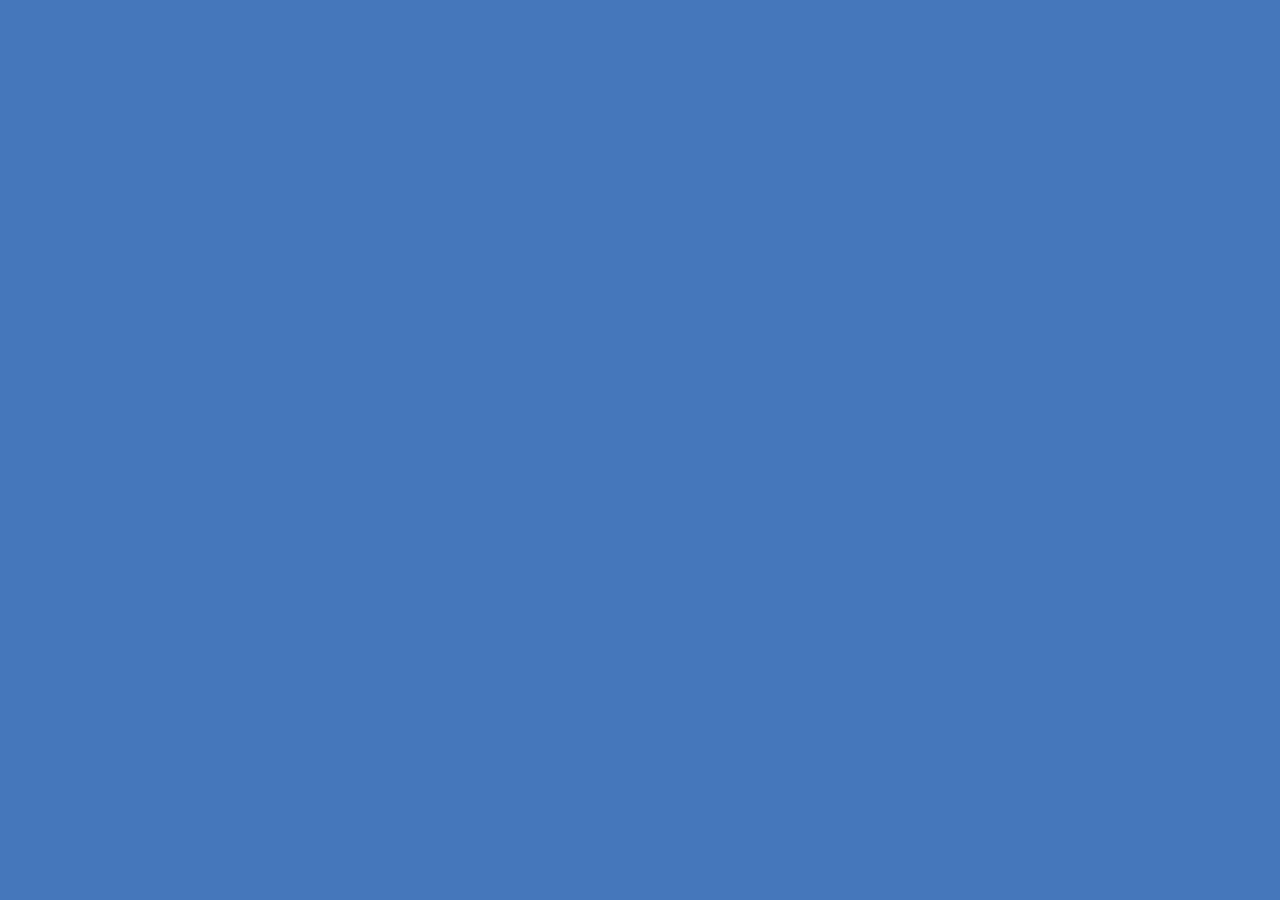
==== index.html @ 02261fe4 "Fixes off by one minute issue." ====
<!DOCTYPE html>
<html>
    <head>
        <meta charset="utf-8">
        <meta name="viewport" content="width=device-width, initial-scale=1">
        <title>UNITE 2016</title>
        <meta name="description" content="A pretty cool conference.">
        <meta name="keywords" content="Spark SC, Unite, Entrepreneurship">
        <link rel="icon" href="favicon.ico">
        <link href="css/main.css" rel="stylesheet" type="text/css">
        <script src="https://code.jquery.com/jquery-2.2.2.min.js"></script>
        <script type="text/javascript">
            var SEC_IN_MIN = 60; // in sec
            var SEC_IN_HOUR = this.SEC_IN_MIN*60; // in sec
            var SEC_IN_DAY = this.SEC_IN_HOUR*24; // in sec
            var REFRESH = 1; // in sec
            var FADE = 0.3; // in sec

            var timeLeft = Math.abs(new Date(2016, 6, 17) - new Date()) / 1000; // in sec
            if(timeLeft < 0) {
                // it's the day of the event! hopefully the page still doesn't have a countdown. ;)
            }
            else {
                (function renderLoop(){
                    // $("#days").html(Math.floor(this.timeLeft/this.SEC_IN_DAY));
                    // $("#min").html(Math.floor((this.timeLeft%this.SEC_IN_DAY)/this.SEC_IN_MIN));
                    // $("#sec").html(Math.floor((this.timeLeft%this.SEC_IN_MIN)));

                    $("#days").html(Math.floor(this.timeLeft/this.SEC_IN_DAY));
                    $("#hrs").html(Math.floor((this.timeLeft%this.SEC_IN_DAY)/this.SEC_IN_HOUR));
                    $("#min").html(Math.floor(((this.timeLeft%this.SEC_IN_DAY)%this.SEC_IN_HOUR)/this.SEC_IN_MIN) + 1);

                    if($("#loading").is(":visible")) {$("#loading").fadeOut(this.FADE*1000)}
                    this.timeLeft--;
                    setTimeout(renderLoop, this.REFRESH*1000);
                })();
            }
        </script>
    </head>
    <body>
        <div class="loading" id="loading"></div>
        <div class="goldengate"></div>
        <div class="fog-left"></div>
        <div class="fog-right"></div>
        <nav class="nav">
            <img src="img/unite-type.svg" alt="Unite">
            <div class="countdown" id="countdown">
                <div class="time-unit">
                    <div class="value" id="days">0</div>
                    <div class="label">Days</div>
                </div>
                <div class="time-unit">
                    <div class="value" id="hrs">0</div>
                    <div class="label">Hrs</div>
                </div>
                <div class="time-unit">
                    <div class="value" id="min">0</div>
                    <div class="label">Min</div>
                </div>
            </div>
            <!-- <ul>
                <li><a href="#">About</a></li>
                <li><a href="#">Sponsor</a></li>
            </ul> -->
            <!-- <a href="#" class="cta">Learn more about Unite</a> -->
        </nav>
        <section class="content">
            <div class="blurb">
                <img src="img/unite.png" alt="Unite">
                <p>A two day conference in <span class="highlight">San Francisco</span> where top collegiate entrepreneurial organizations from across the nation gather to <span class="highlight">collaborate</span> and <span class="highlight">learn</span>.</p>
            </div>
        </section>
    </body>
</html>
---- css/main.css ----
/* line 5, ../../../../.rbenv/versions/2.3.0/lib/ruby/gems/2.3.0/gems/compass-core-1.0.3/stylesheets/compass/reset/_utilities.scss */
html, body, div, span, applet, object, iframe,
h1, h2, h3, h4, h5, h6, p, blockquote, pre,
a, abbr, acronym, address, big, cite, code,
del, dfn, em, img, ins, kbd, q, s, samp,
small, strike, strong, sub, sup, tt, var,
b, u, i, center,
dl, dt, dd, ol, ul, li,
fieldset, form, label, legend,
table, caption, tbody, tfoot, thead, tr, th, td,
article, aside, canvas, details, embed,
figure, figcaption, footer, header, hgroup,
menu, nav, output, ruby, section, summary,
time, mark, audio, video {
  margin: 0;
  padding: 0;
  border: 0;
  font: inherit;
  font-size: 100%;
  vertical-align: baseline;
}

/* line 22, ../../../../.rbenv/versions/2.3.0/lib/ruby/gems/2.3.0/gems/compass-core-1.0.3/stylesheets/compass/reset/_utilities.scss */
html {
  line-height: 1;
}

/* line 24, ../../../../.rbenv/versions/2.3.0/lib/ruby/gems/2.3.0/gems/compass-core-1.0.3/stylesheets/compass/reset/_utilities.scss */
ol, ul {
  list-style: none;
}

/* line 26, ../../../../.rbenv/versions/2.3.0/lib/ruby/gems/2.3.0/gems/compass-core-1.0.3/stylesheets/compass/reset/_utilities.scss */
table {
  border-collapse: collapse;
  border-spacing: 0;
}

/* line 28, ../../../../.rbenv/versions/2.3.0/lib/ruby/gems/2.3.0/gems/compass-core-1.0.3/stylesheets/compass/reset/_utilities.scss */
caption, th, td {
  text-align: left;
  font-weight: normal;
  vertical-align: middle;
}

/* line 30, ../../../../.rbenv/versions/2.3.0/lib/ruby/gems/2.3.0/gems/compass-core-1.0.3/stylesheets/compass/reset/_utilities.scss */
q, blockquote {
  quotes: none;
}
/* line 103, ../../../../.rbenv/versions/2.3.0/lib/ruby/gems/2.3.0/gems/compass-core-1.0.3/stylesheets/compass/reset/_utilities.scss */
q:before, q:after, blockquote:before, blockquote:after {
  content: "";
  content: none;
}

/* line 32, ../../../../.rbenv/versions/2.3.0/lib/ruby/gems/2.3.0/gems/compass-core-1.0.3/stylesheets/compass/reset/_utilities.scss */
a img {
  border: none;
}

/* line 116, ../../../../.rbenv/versions/2.3.0/lib/ruby/gems/2.3.0/gems/compass-core-1.0.3/stylesheets/compass/reset/_utilities.scss */
article, aside, details, figcaption, figure, footer, header, hgroup, main, menu, nav, section, summary {
  display: block;
}

@font-face {
  font-family: 'Gidole';
  src: url("../fonts/Gidole-Regular.ttf") format("truetype");
}
@media only screen and (max-width: 678px) {
  /* line 45, ../sass/main.scss */
  body .content .blurb {
    max-width: 360px;
  }
  /* line 48, ../sass/main.scss */
  body .content .blurb img {
    width: 124px;
  }
  /* line 51, ../sass/main.scss */
  body .content .blurb p {
    font-size: 18px;
    line-height: 24px;
  }
}
@media only screen and (max-width: 1024px) and (min-width: 678px) {
  /* line 64, ../sass/main.scss */
  body .content .blurb {
    max-width: 400px;
  }
  /* line 67, ../sass/main.scss */
  body .content .blurb img {
    width: 132px;
  }
  /* line 70, ../sass/main.scss */
  body .content .blurb p {
    font-size: 20px;
    line-height: 26px;
  }
}
/* line 79, ../sass/main.scss */
.button, .nav .cta {
  padding: 0 24px;
  border-radius: 10px;
  box-shadow: 0 5px 0 #d04632;
  background: #eb6149;
  color: #fff;
  text-decoration: none;
  letter-spacing: 0.05em;
}

/* General */
/* line 90, ../sass/main.scss */
html, body {
  width: 100%;
  height: 100%;
}

/* line 94, ../sass/main.scss */
body {
  background: #4577bb;
  color: #fff;
  font-family: Gidole, Helvetica Neue, Helvetica, Arial, sans-serif;
}

/* line 100, ../sass/main.scss */
.loading {
  position: absolute;
  top: 0;
  right: 0;
  bottom: 0;
  left: 0;
  background: #4577bb;
  z-index: 999;
}

/* Background */
/* line 108, ../sass/main.scss */
.goldengate {
  width: 42%;
  height: 58%;
  position: absolute;
  right: 0;
  bottom: 0;
  background-image: url("../img/goldengate-cropped.png");
  background-size: contain;
  background-position: right bottom;
  background-repeat: no-repeat;
}

/* line 118, ../sass/main.scss */
.fog-left {
  width: 42%;
  height: 16%;
  position: absolute;
  left: 0;
  bottom: 0;
  background-image: url("../img/fog-left-cropped.png");
  background-size: contain;
  background-position: left bottom;
  background-repeat: no-repeat;
}

/* line 128, ../sass/main.scss */
.fog-right {
  width: 46%;
  height: 16%;
  position: absolute;
  right: 0;
  bottom: 0;
  background-image: url("../img/fog-right-cropped.png");
  background-size: contain;
  background-position: right bottom;
  background-repeat: no-repeat;
}

/* Nav */
/* line 139, ../sass/main.scss */
.nav {
  z-index: 2;
  width: 100%;
  height: 120px;
  padding: 0 25px;
  position: absolute;
  box-sizing: border-box;
  line-height: 120px;
}
/* line 147, ../sass/main.scss */
.nav * {
  display: inline-block;
  vertical-align: middle;
}
/* line 152, ../sass/main.scss */
.nav img {
  height: 30px;
}
/* line 156, ../sass/main.scss */
.nav li {
  margin-left: 25px;
  font-family: Helvetica Neue, Helvetica, Arial, sans-serif;
}
/* line 160, ../sass/main.scss */
.nav li a {
  color: #fff;
  font-size: 18px;
  font-weight: 500;
  text-transform: uppercase;
  letter-spacing: 0.24em;
  text-decoration: none;
  line-height: 18px;
}
/* line 171, ../sass/main.scss */
.nav .countdown {
  padding-left: 16.66667px;
  font-family: Helvetica Neue, Helvetica, Arial, sans-serif;
  font-size: 0;
  text-align: center;
  text-transform: uppercase;
  overflow-x: hidden;
  position: absolute;
  top: 0;
}
/* line 181, ../sass/main.scss */
.nav .countdown .time-unit {
  width: 58px;
  margin-top: 32px;
  margin-right: 8px;
  display: inline-block;
  line-height: 48px;
}
/* line 191, ../sass/main.scss */
.nav .countdown .time-unit .value, .nav .countdown .time-unit .label {
  padding-left: 1px;
  display: block;
  letter-spacing: 2px;
}
/* line 197, ../sass/main.scss */
.nav .countdown .time-unit .value {
  border-radius: 6px;
  font-weight: 600;
  font-size: 20px;
  background: #fff;
  color: #4577bb;
}
/* line 204, ../sass/main.scss */
.nav .countdown .time-unit .label {
  font-size: 12px;
  line-height: 32px;
}
/* line 211, ../sass/main.scss */
.nav .cta {
  height: 60px;
  position: absolute;
  right: 25px;
  top: 30px;
  font-size: 18px;
  line-height: 60px;
}

/* Content */
/* line 223, ../sass/main.scss */
.content {
  z-index: 1;
  width: 100%;
  height: 100%;
  position: relative;
  display: -webkit-box;
  /* OLD - iOS 6-, Safari 3.1-6, BB7 */
  display: -ms-flexbox;
  /* TWEENER - IE 10 */
  display: -webkit-flex;
  /* NEW - Safari 6.1+. iOS 7.1+, BB10 */
  display: flex;
  /* NEW, Spec - Firefox, Chrome, Opera */
  -webkit-align-items: center;
  align-items: center;
  -webkit-justify-content: center;
  justify-content: center;
}
/* line 234, ../sass/main.scss */
.content .blurb {
  width: 100%;
  padding: 20px 25px 0 25px;
  max-width: 480px;
  text-align: center;
}
/* line 241, ../sass/main.scss */
.content .blurb img {
  width: 148px;
}
/* line 245, ../sass/main.scss */
.content .blurb p {
  padding-top: 30px;
  font-size: 24px;
  line-height: 30px;
  letter-spacing: 0.05em;
}
/* line 252, ../sass/main.scss */
.content .blurb p .highlight {
  color: #fa8c7c;
}
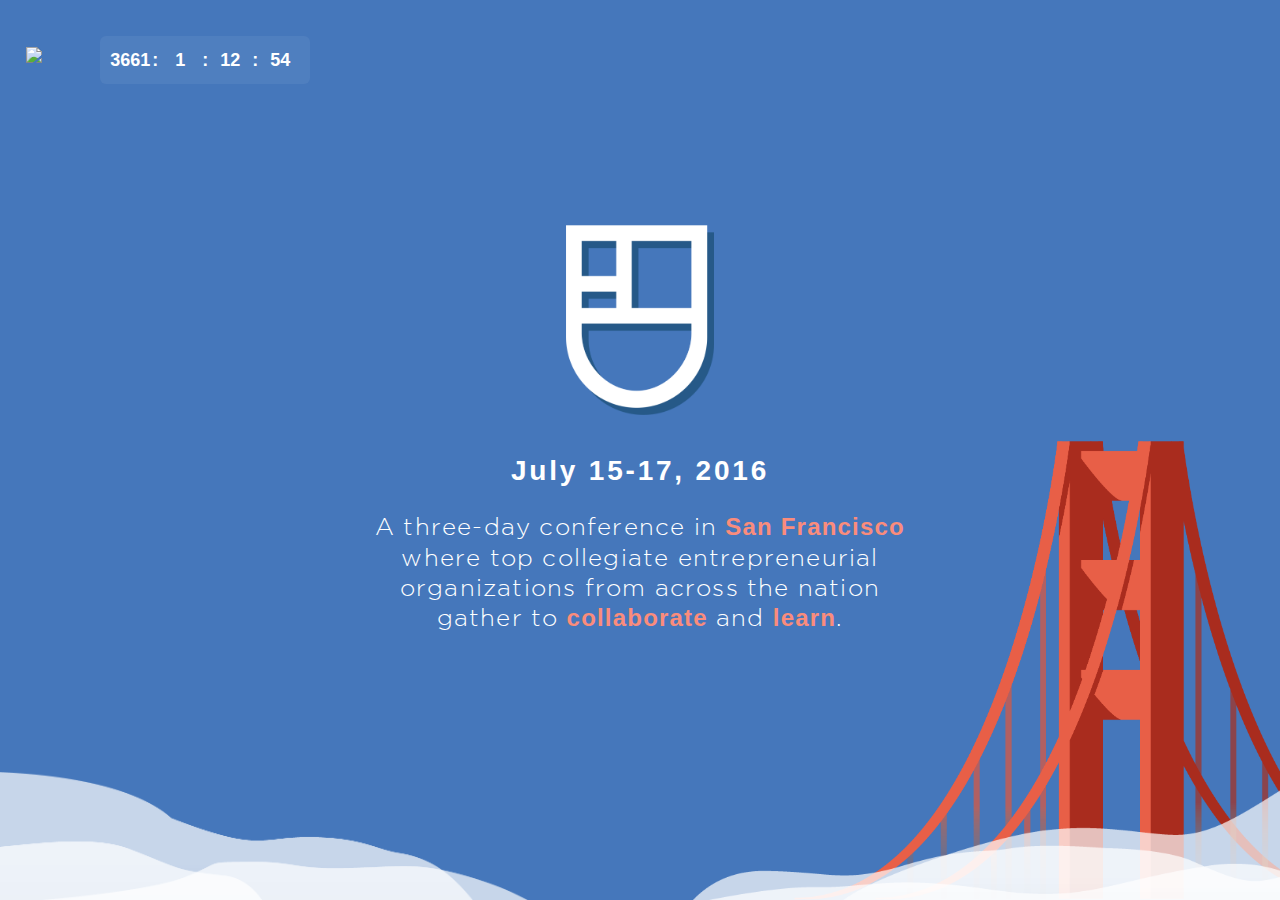
==== commit d3cf5209: "Removes itinerary page." ====
--- a/index.html
+++ b/index.html
@@ -4,10 +4,10 @@
         <meta charset="utf-8">
         <meta name="viewport" content="width=device-width, initial-scale=1">
         <title>UNITE 2016</title>
-        <meta name="description" content="A pretty cool conference.">
-        <meta name="keywords" content="Spark SC, Unite, Entrepreneurship">
+        <meta name="description" content="A three-day conference in San Francisco where top collegiate entrepreneurial organizations from across the nation gather to collaborate and learn.">
+        <meta name="keywords" content="Spark SC, USC, Unite, UniteConf, Entrepreneurship">
         <link rel="icon" href="favicon.ico">
-        <link href="css/main.css" rel="stylesheet" type="text/css">
+        <link href="css/index.css" rel="stylesheet" type="text/css">
         <script src="https://code.jquery.com/jquery-2.2.2.min.js"></script>
         <script type="text/javascript">
             var SEC_IN_MIN = 60; // in sec
@@ -16,24 +16,45 @@
             var REFRESH = 1; // in sec
             var FADE = 0.3; // in sec
 
-            var timeLeft = Math.abs(new Date(2016, 6, 17) - new Date()) / 1000; // in sec
-            if(timeLeft < 0) {
-                // it's the day of the event! hopefully the page still doesn't have a countdown. ;)
+            var timeLeft; // in sec
+
+            $(document).ready(function() {
+                init();
+                main();
+                countdown();
+            });
+
+            function init() {
+                timeLeft = Math.abs(new Date(2016, 6, 15) - new Date()) / 1000;
             }
-            else {
-                (function renderLoop(){
-                    // $("#days").html(Math.floor(this.timeLeft/this.SEC_IN_DAY));
-                    // $("#min").html(Math.floor((this.timeLeft%this.SEC_IN_DAY)/this.SEC_IN_MIN));
-                    // $("#sec").html(Math.floor((this.timeLeft%this.SEC_IN_MIN)));
 
-                    $("#days").html(Math.floor(this.timeLeft/this.SEC_IN_DAY));
-                    $("#hrs").html(Math.floor((this.timeLeft%this.SEC_IN_DAY)/this.SEC_IN_HOUR));
-                    $("#min").html(Math.floor(((this.timeLeft%this.SEC_IN_DAY)%this.SEC_IN_HOUR)/this.SEC_IN_MIN) + 1);
+            function main() {
 
-                    if($("#loading").is(":visible")) {$("#loading").fadeOut(this.FADE*1000)}
-                    this.timeLeft--;
-                    setTimeout(renderLoop, this.REFRESH*1000);
-                })();
+            }
+
+            function countdown() {
+                if(timeLeft < 0) {
+                    // it's the day of the event! hopefully the page isn't just a countdown at this point. ;)
+                }
+                else {
+                    var days = $("#days");
+                    var hours = $("#hrs");
+                    var minutes = $("#min");
+                    var seconds = $("#secs");
+                    var loading = $("#loading");
+
+                    this.timeLeft += this.SEC_IN_MIN; // we don't render sec, so account for rounding
+                    (function renderLoop(){
+                        days.html(Math.floor(this.timeLeft/this.SEC_IN_DAY));
+                        hours.html(Math.floor((this.timeLeft%this.SEC_IN_DAY)/this.SEC_IN_HOUR));
+                        minutes.html(Math.floor(((this.timeLeft%this.SEC_IN_DAY)%this.SEC_IN_HOUR)/this.SEC_IN_MIN));
+                        seconds.html(Math.floor(this.timeLeft%this.SEC_IN_MIN));
+
+                        if(loading.is(":visible")) {loading.fadeOut(this.FADE*1000)}
+                        this.timeLeft--;
+                        setTimeout(renderLoop, this.REFRESH*1000);
+                    })();
+                }
             }
         </script>
     </head>
@@ -45,7 +66,16 @@
         <nav class="nav">
             <img src="img/unite-type.svg" alt="Unite">
             <div class="countdown" id="countdown">
-                <div class="time-unit">
+                <div class="timer">
+                    <div class="unit" id="days"></div>
+                    <div class="unit separator">:</div>
+                    <div class="unit" id="hrs"></div>
+                    <div class="unit separator">:</div>
+                    <div class="unit" id="min"></div>
+                    <div class="unit separator">:</div>
+                    <div class="unit" id="secs"></div>
+                </div>
+                <!-- <div class="time-unit">
                     <div class="value" id="days">0</div>
                     <div class="label">Days</div>
                 </div>
@@ -56,18 +86,16 @@
                 <div class="time-unit">
                     <div class="value" id="min">0</div>
                     <div class="label">Min</div>
-                </div>
+                </div> -->
             </div>
-            <!-- <ul>
-                <li><a href="#">About</a></li>
-                <li><a href="#">Sponsor</a></li>
-            </ul> -->
-            <!-- <a href="#" class="cta">Learn more about Unite</a> -->
+            <!-- <a href="/itinerary" class="cta">Check out our itinerary</a> -->
         </nav>
-        <section class="content">
+        <section class="splash">
             <div class="blurb">
                 <img src="img/unite.png" alt="Unite">
-                <p>A two day conference in <span class="highlight">San Francisco</span> where top collegiate entrepreneurial organizations from across the nation gather to <span class="highlight">collaborate</span> and <span class="highlight">learn</span>.</p>
+                <h1>July 15-17, 2016</h1>
+                <p>A three-day conference in <span class="highlight">San Francisco</span> where top collegiate entrepreneurial organizations from across the nation gather to <span class="highlight">collaborate</span> and <span class="highlight">learn</span>.</p>
+                <a href="/itinerary" class="cta">Check out our itinerary</a>
             </div>
         </section>
     </body>
--- a/css/index.css
+++ b/css/index.css
@@ -0,0 +1,502 @@
+/* line 5, ../../../../.rbenv/versions/2.3.0/lib/ruby/gems/2.3.0/gems/compass-core-1.0.3/stylesheets/compass/reset/_utilities.scss */
+html, body, div, span, applet, object, iframe,
+h1, h2, h3, h4, h5, h6, p, blockquote, pre,
+a, abbr, acronym, address, big, cite, code,
+del, dfn, em, img, ins, kbd, q, s, samp,
+small, strike, strong, sub, sup, tt, var,
+b, u, i, center,
+dl, dt, dd, ol, ul, li,
+fieldset, form, label, legend,
+table, caption, tbody, tfoot, thead, tr, th, td,
+article, aside, canvas, details, embed,
+figure, figcaption, footer, header, hgroup,
+menu, nav, output, ruby, section, summary,
+time, mark, audio, video {
+  margin: 0;
+  padding: 0;
+  border: 0;
+  font: inherit;
+  font-size: 100%;
+  vertical-align: baseline;
+}
+
+/* line 22, ../../../../.rbenv/versions/2.3.0/lib/ruby/gems/2.3.0/gems/compass-core-1.0.3/stylesheets/compass/reset/_utilities.scss */
+html {
+  line-height: 1;
+}
+
+/* line 24, ../../../../.rbenv/versions/2.3.0/lib/ruby/gems/2.3.0/gems/compass-core-1.0.3/stylesheets/compass/reset/_utilities.scss */
+ol, ul {
+  list-style: none;
+}
+
+/* line 26, ../../../../.rbenv/versions/2.3.0/lib/ruby/gems/2.3.0/gems/compass-core-1.0.3/stylesheets/compass/reset/_utilities.scss */
+table {
+  border-collapse: collapse;
+  border-spacing: 0;
+}
+
+/* line 28, ../../../../.rbenv/versions/2.3.0/lib/ruby/gems/2.3.0/gems/compass-core-1.0.3/stylesheets/compass/reset/_utilities.scss */
+caption, th, td {
+  text-align: left;
+  font-weight: normal;
+  vertical-align: middle;
+}
+
+/* line 30, ../../../../.rbenv/versions/2.3.0/lib/ruby/gems/2.3.0/gems/compass-core-1.0.3/stylesheets/compass/reset/_utilities.scss */
+q, blockquote {
+  quotes: none;
+}
+/* line 103, ../../../../.rbenv/versions/2.3.0/lib/ruby/gems/2.3.0/gems/compass-core-1.0.3/stylesheets/compass/reset/_utilities.scss */
+q:before, q:after, blockquote:before, blockquote:after {
+  content: "";
+  content: none;
+}
+
+/* line 32, ../../../../.rbenv/versions/2.3.0/lib/ruby/gems/2.3.0/gems/compass-core-1.0.3/stylesheets/compass/reset/_utilities.scss */
+a img {
+  border: none;
+}
+
+/* line 116, ../../../../.rbenv/versions/2.3.0/lib/ruby/gems/2.3.0/gems/compass-core-1.0.3/stylesheets/compass/reset/_utilities.scss */
+article, aside, details, figcaption, figure, footer, header, hgroup, main, menu, nav, section, summary {
+  display: block;
+}
+
+/* Flags */
+/* Variables */
+/* Classes */
+/* line 54, ../sass/variables.scss */
+.button, .nav .cta, .splash .blurb .cta {
+  padding: 0 24px;
+  border-radius: 10px;
+  box-shadow: 0 5px 0 #e63d20;
+  background: #eb6149;
+  color: #fff;
+  text-decoration: none;
+  letter-spacing: 0.05em;
+}
+
+@font-face {
+  font-family: 'Gotham';
+  src: url("../fonts/GOTHAM-LIGHT.TTF") format("truetype");
+}
+@font-face {
+  font-family: 'Gotham';
+  src: url("../fonts/GOTHAM-BOLD.TTF") format("truetype");
+  font-weight: bold;
+}
+/* General */
+/* line 17, ../sass/main.scss */
+html, body {
+  width: 100%;
+  height: 100%;
+  min-height: 568px;
+}
+
+/* line 22, ../sass/main.scss */
+h1 {
+  font-size: 42px;
+  font-weight: bold;
+  line-height: 48px;
+}
+
+/* line 28, ../sass/main.scss */
+p {
+  font-size: 18px;
+  line-height: 24px;
+}
+
+/* line 33, ../sass/main.scss */
+body {
+  position: relative;
+  background: #4577bb;
+  color: #fff;
+  font-family: 'Gotham', Helvetica Neue, Helvetica, Arial, sans-serif;
+  font-size: 16px;
+}
+
+/* line 41, ../sass/main.scss */
+.bold {
+  font-weight: bold;
+}
+
+/* line 44, ../sass/main.scss */
+.highlight {
+  font-weight: bold;
+  color: #fa8c7c;
+}
+
+/* line 49, ../sass/main.scss */
+.loading {
+  position: fixed;
+  top: 0;
+  right: 0;
+  bottom: 0;
+  left: 0;
+  background: #4577bb;
+  z-index: 999;
+  visibility: hidden;
+}
+
+/* Header */
+/* line 64, ../sass/main.scss */
+.nav {
+  width: 100%;
+  height: 120px;
+  padding: 0 26px;
+  position: absolute;
+  top: 0;
+  box-sizing: border-box;
+  line-height: 120px;
+  overflow-x: hidden;
+  background: #4577bb;
+  box-shadow: 0 8px 0 #3e6ba9;
+  z-index: 2;
+}
+/* line 76, ../sass/main.scss */
+.nav * {
+  display: inline-block;
+  vertical-align: middle;
+}
+/* line 82, ../sass/main.scss */
+.nav img {
+  height: 30px;
+}
+/* line 87, ../sass/main.scss */
+.nav .countdown {
+  padding-left: 17.33333px;
+  position: absolute;
+  top: 0;
+  font-family: Helvetica Neue, Helvetica, Arial, sans-serif;
+  font-size: 0;
+  text-align: center;
+  text-transform: uppercase;
+  overflow-x: hidden;
+}
+/* line 97, ../sass/main.scss */
+.nav .countdown .timer {
+  width: 210px;
+  display: inline-block;
+  line-height: 48px;
+  border-radius: 6px;
+  background: rgba(255, 255, 255, 0.06);
+}
+/* line 104, ../sass/main.scss */
+.nav .countdown .timer .unit {
+  width: 44px;
+  font-size: 18px;
+  font-weight: 600;
+  color: #fff;
+}
+/* line 110, ../sass/main.scss */
+.nav .countdown .timer .separator {
+  width: auto;
+}
+/* line 116, ../sass/main.scss */
+.nav .cta {
+  height: 54.54545px;
+  position: absolute;
+  top: 32.72727px;
+  right: 26px;
+  font-size: 16px;
+  line-height: 54.54545px;
+}
+
+/* line 128, ../sass/main.scss */
+.content {
+  width: 100%;
+  padding-top: 198px;
+  padding-bottom: 70px;
+  background: #fff;
+  color: #333;
+  overflow: hidden;
+}
+/* line 136, ../sass/main.scss */
+.content > section {
+  width: 60%;
+  margin-left: 20%;
+  margin-right: 20%;
+  position: relative;
+}
+
+/* Media Queries */
+@media only screen and (max-width: 678px) {
+  /* line 146, ../sass/main.scss */
+  .content > section {
+    width: 80%;
+    margin-left: 10%;
+    margin-right: 10%;
+  }
+
+  /* line 154, ../sass/main.scss */
+  .about-content .info {
+    width: 80% !important;
+    margin-left: 10% !important;
+    margin-right: 10% !important;
+  }
+
+  /* line 162, ../sass/main.scss */
+  .countdown {
+    visibility: hidden;
+  }
+
+  /* line 166, ../sass/main.scss */
+  .legend {
+    visibility: hidden;
+  }
+
+  /* line 170, ../sass/main.scss */
+  .caption {
+    visibility: hidden;
+  }
+
+  /* line 180, ../sass/main.scss */
+  .timeline li.segment > .time > span {
+    left: 0;
+    text-align: left !important;
+  }
+  /* line 186, ../sass/main.scss */
+  .timeline li.segment > .info {
+    margin-top: 24px;
+  }
+}
+/* line 4, ../sass/index.scss */
+.nav {
+  background: none !important;
+  box-shadow: none;
+}
+
+/* Background */
+/* line 10, ../sass/index.scss */
+.goldengate {
+  width: 38%;
+  height: 58%;
+  position: absolute;
+  right: 0;
+  bottom: 0;
+  background-image: url("../img/goldengate-cropped.png");
+  background-size: contain;
+  background-position: right bottom;
+  background-repeat: no-repeat;
+}
+
+/* line 20, ../sass/index.scss */
+.fog-left {
+  width: 42%;
+  height: 16%;
+  position: absolute;
+  left: 0;
+  bottom: 0;
+  background-image: url("../img/fog-left-cropped.png");
+  background-size: contain;
+  background-position: left bottom;
+  background-repeat: no-repeat;
+}
+
+/* line 30, ../sass/index.scss */
+.fog-right {
+  width: 46%;
+  height: 16%;
+  position: absolute;
+  right: 0;
+  bottom: 0;
+  background-image: url("../img/fog-right-cropped.png");
+  background-size: contain;
+  background-position: right bottom;
+  background-repeat: no-repeat;
+}
+
+/* Nav */
+/* line 41, ../sass/index.scss */
+.nav {
+  z-index: 2;
+  width: 100%;
+  height: 120px;
+  padding: 0 26px;
+  position: absolute;
+  top: 0;
+  box-sizing: border-box;
+  line-height: 120px;
+  overflow-x: hidden;
+  background: #4577bb;
+}
+/* line 52, ../sass/index.scss */
+.nav * {
+  display: inline-block;
+  vertical-align: middle;
+}
+/* line 57, ../sass/index.scss */
+.nav img {
+  height: 30px;
+}
+/* line 61, ../sass/index.scss */
+.nav li {
+  margin-left: 26px;
+  font-family: Helvetica Neue, Helvetica, Arial, sans-serif;
+}
+/* line 65, ../sass/index.scss */
+.nav li a {
+  color: #fff;
+  font-size: 18px;
+  font-weight: 500;
+  text-transform: uppercase;
+  letter-spacing: 0.24em;
+  text-decoration: none;
+  line-height: 18px;
+}
+/* line 76, ../sass/index.scss */
+.nav .countdown {
+  padding-left: 17.33333px;
+  font-family: Helvetica Neue, Helvetica, Arial, sans-serif;
+  font-size: 0;
+  text-align: center;
+  text-transform: uppercase;
+  overflow-x: hidden;
+  position: absolute;
+  top: 0;
+  /* old timer styles */
+}
+/* line 116, ../sass/index.scss */
+.nav .countdown .timer {
+  width: 210px;
+  display: inline-block;
+  line-height: 48px;
+  border-radius: 6px;
+  background: rgba(255, 255, 255, 0.06);
+}
+/* line 123, ../sass/index.scss */
+.nav .countdown .timer .unit {
+  width: 44px;
+  font-size: 18px;
+  font-weight: 600;
+  color: #fff;
+}
+/* line 129, ../sass/index.scss */
+.nav .countdown .timer .separator {
+  width: auto;
+}
+/* line 135, ../sass/index.scss */
+.nav .cta {
+  height: 57.14286px;
+  position: absolute;
+  right: 26px;
+  top: 31.42857px;
+  font-size: 16px;
+  line-height: 57.14286px;
+}
+
+/* Content */
+/* line 148, ../sass/index.scss */
+.splash {
+  z-index: 1;
+  width: 100%;
+  height: 100%;
+  position: relative;
+  display: -webkit-box;
+  display: -ms-flexbox;
+  display: -webkit-flex;
+  display: flex;
+  -webkit-align-items: center;
+  align-items: center;
+  -webkit-justify-content: center;
+  justify-content: center;
+}
+/* line 159, ../sass/index.scss */
+.splash .blurb {
+  width: 100%;
+  padding: 20px 26px 0 26px;
+  max-width: 536px;
+  text-align: center;
+}
+/* line 166, ../sass/index.scss */
+.splash .blurb img {
+  width: 148px;
+}
+/* line 169, ../sass/index.scss */
+.splash .blurb h1 {
+  padding-top: 30px;
+  font-size: 28px;
+  font-weight: bold;
+  letter-spacing: 0.1em;
+}
+/* line 175, ../sass/index.scss */
+.splash .blurb p {
+  padding-top: 16px;
+  font-size: 24px;
+  line-height: 30px;
+  letter-spacing: 0.05em;
+}
+/* line 182, ../sass/index.scss */
+.splash .blurb p .highlight {
+  color: #fa8c7c;
+}
+/* line 187, ../sass/index.scss */
+.splash .blurb .cta {
+  width: 170px;
+  height: 42px;
+  margin: 20px auto 0 auto;
+  display: block;
+  font-size: 14px;
+  line-height: 42px;
+  visibility: hidden;
+}
+
+/* Media Queries */
+@media only screen and (max-width: 678px) {
+  /* line 205, ../sass/index.scss */
+  body .nav .countdown .timer {
+    width: 140px;
+  }
+  /* line 208, ../sass/index.scss */
+  body .nav .countdown .timer .unit {
+    width: 17px;
+    font-size: 14px;
+  }
+  /* line 214, ../sass/index.scss */
+  body .nav .cta {
+    visibility: hidden;
+  }
+  /* line 219, ../sass/index.scss */
+  body .splash .blurb {
+    max-width: 336px;
+  }
+  /* line 222, ../sass/index.scss */
+  body .splash .blurb img {
+    width: 106px;
+  }
+  /* line 225, ../sass/index.scss */
+  body .splash .blurb h1 {
+    font-size: 22px;
+  }
+  /* line 228, ../sass/index.scss */
+  body .splash .blurb p {
+    font-size: 16px;
+    line-height: 22px;
+    letter-spacing: 0em;
+  }
+  /* line 233, ../sass/index.scss */
+  body .splash .blurb .cta {
+    visibility: visible;
+    letter-spacing: 0em;
+  }
+}
+@media only screen and (max-width: 1024px) and (min-width: 678px) {
+  /* line 245, ../sass/index.scss */
+  body .splash .blurb {
+    max-width: 456px;
+  }
+  /* line 248, ../sass/index.scss */
+  body .splash .blurb img {
+    width: 132px;
+  }
+  /* line 251, ../sass/index.scss */
+  body .splash .blurb h1 {
+    font-size: 26px;
+  }
+  /* line 254, ../sass/index.scss */
+  body .splash .blurb p {
+    font-size: 20px;
+    line-height: 26px;
+  }
+}
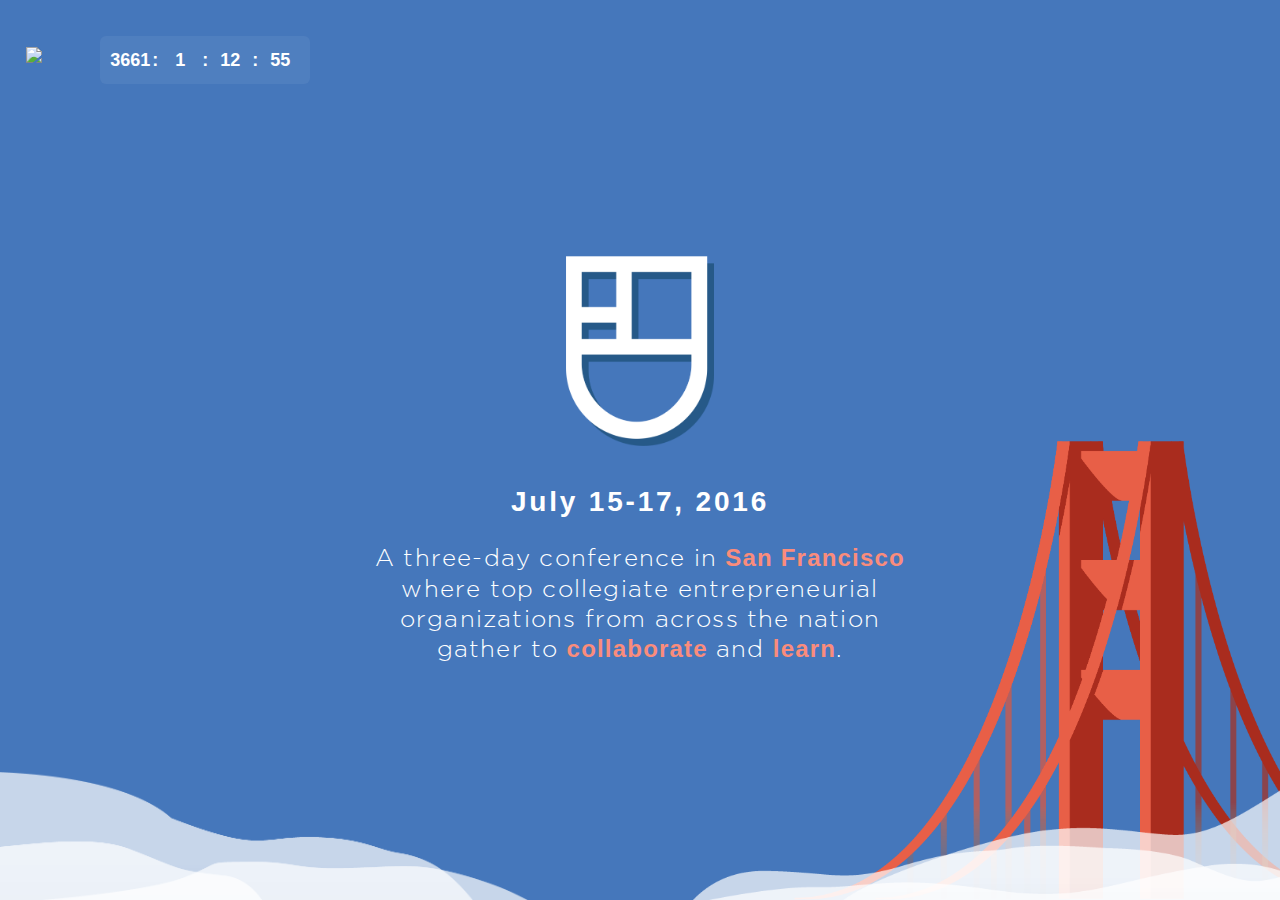
==== commit fa67553b: "Removes itinerary link from mobile." ====
--- a/index.html
+++ b/index.html
@@ -95,7 +95,7 @@
                 <img src="img/unite.png" alt="Unite">
                 <h1>July 15-17, 2016</h1>
                 <p>A three-day conference in <span class="highlight">San Francisco</span> where top collegiate entrepreneurial organizations from across the nation gather to <span class="highlight">collaborate</span> and <span class="highlight">learn</span>.</p>
-                <a href="/itinerary" class="cta">Check out our itinerary</a>
+                <!-- <a href="/itinerary" class="cta">Check out our itinerary</a> -->
             </div>
         </section>
     </body>
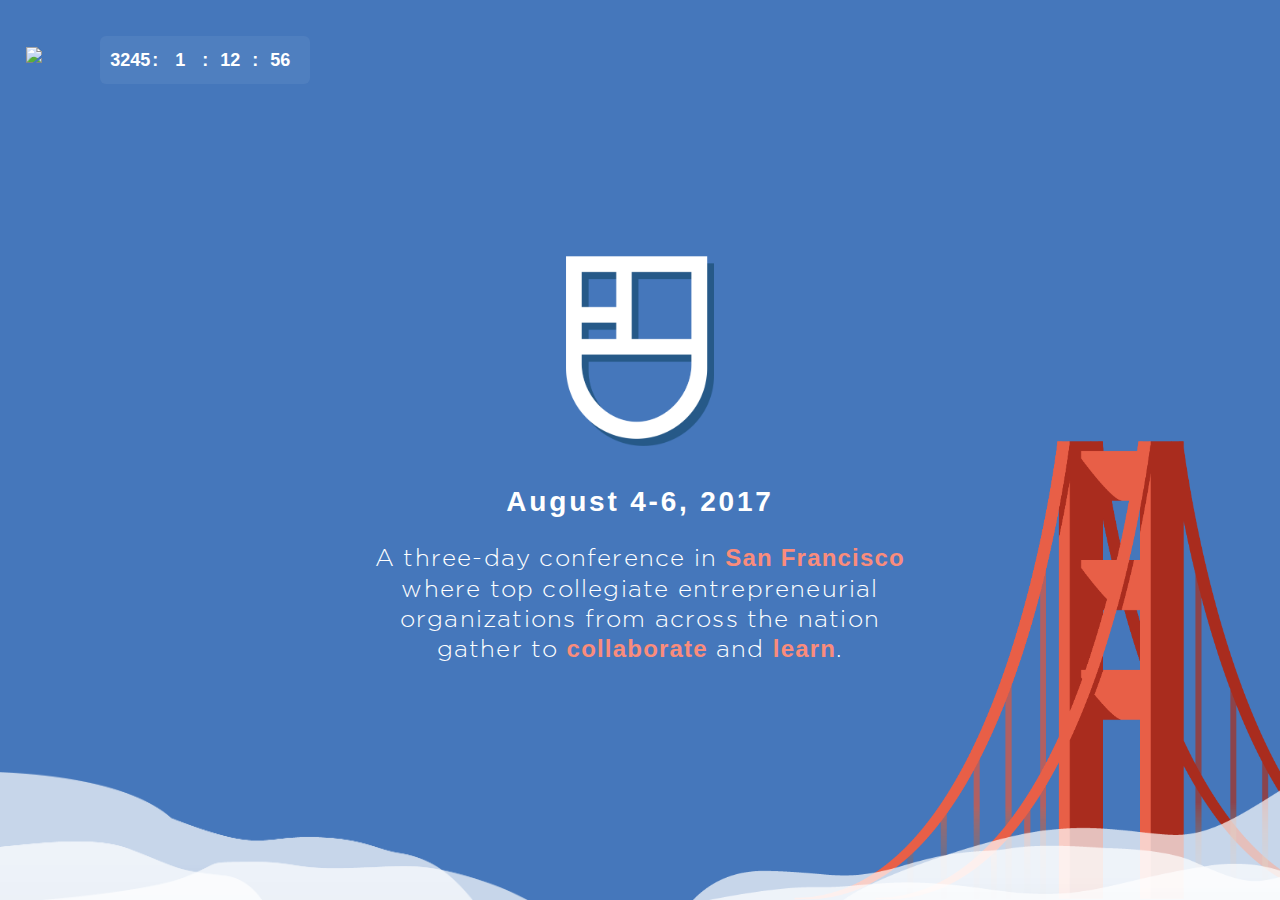
==== commit c628146a: "Update index.html" ====
--- a/index.html
+++ b/index.html
@@ -3,7 +3,7 @@
     <head>
         <meta charset="utf-8">
         <meta name="viewport" content="width=device-width, initial-scale=1">
-        <title>UNITE 2016</title>
+        <title>UNITE 2017</title>
         <meta name="description" content="A three-day conference in San Francisco where top collegiate entrepreneurial organizations from across the nation gather to collaborate and learn.">
         <meta name="keywords" content="Spark SC, USC, Unite, UniteConf, Entrepreneurship">
         <link rel="icon" href="favicon.ico">
@@ -25,7 +25,7 @@
             });
 
             function init() {
-                timeLeft = Math.abs(new Date(2016, 6, 15) - new Date()) / 1000;
+                timeLeft = Math.abs(new Date(2017, 8, 4) - new Date()) / 1000;
             }
 
             function main() {
@@ -93,7 +93,7 @@
         <section class="splash">
             <div class="blurb">
                 <img src="img/unite.png" alt="Unite">
-                <h1>July 15-17, 2016</h1>
+                <h1>August 4-6, 2017</h1>
                 <p>A three-day conference in <span class="highlight">San Francisco</span> where top collegiate entrepreneurial organizations from across the nation gather to <span class="highlight">collaborate</span> and <span class="highlight">learn</span>.</p>
                 <!-- <a href="/itinerary" class="cta">Check out our itinerary</a> -->
             </div>
